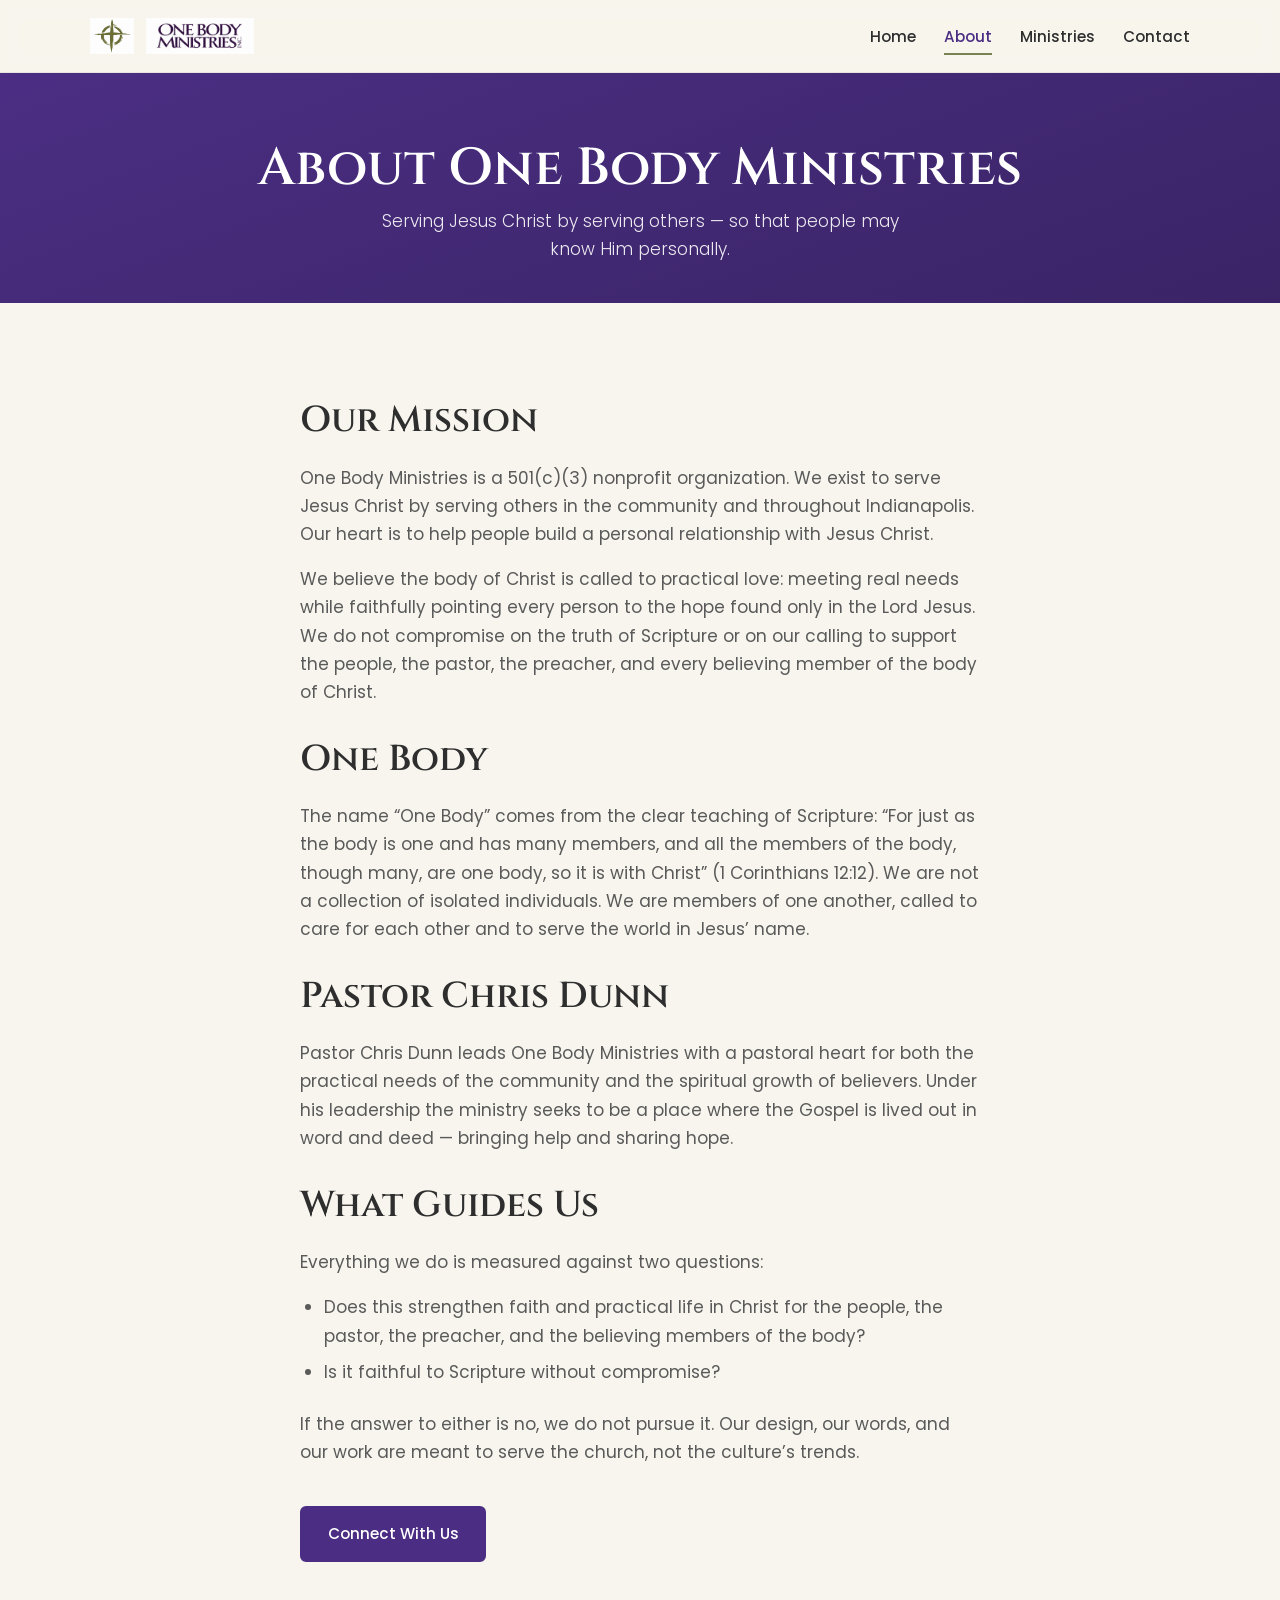
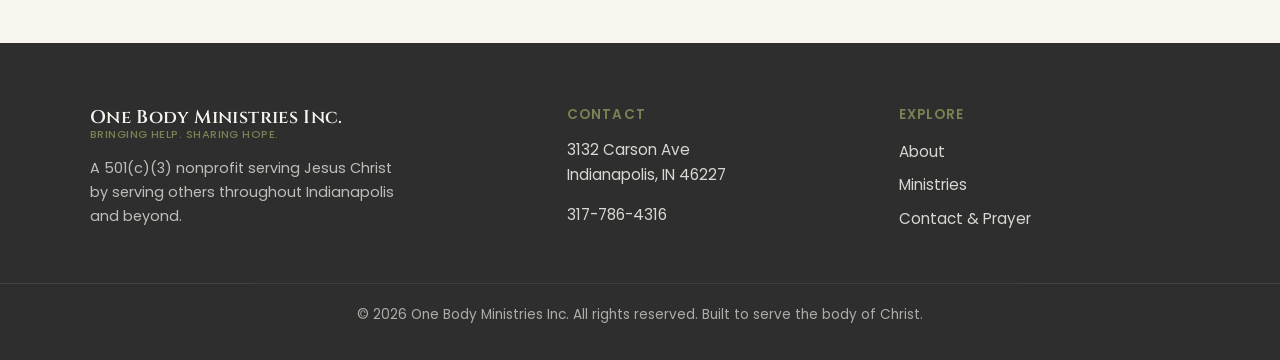
==== about.html @ cff218fd "Add full One Body Ministries website with branding" ====
<!DOCTYPE html>
<html lang="en">
<head>
  <meta charset="UTF-8">
  <meta name="viewport" content="width=device-width, initial-scale=1.0">
  <title>About | One Body Ministries</title>
  <meta name="description" content="Learn about One Body Ministries — a 501(c)(3) nonprofit in Indianapolis led by Pastor Chris Dunn, serving Jesus Christ by helping people build a personal relationship with Him.">
  <link rel="preconnect" href="https://fonts.googleapis.com">
  <link rel="preconnect" href="https://fonts.gstatic.com" crossorigin>
  <link href="https://fonts.googleapis.com/css2?family=Cinzel:wght@400;600;700&family=Poppins:wght@300;400;500;600&display=swap" rel="stylesheet">
  <link rel="stylesheet" href="styles.css">
  <link rel="icon" href="favicon.svg" type="image/svg+xml">
</head>
<body>
  <header class="site-header">
    <div class="container header-inner">
      <a href="index.html" class="logo-link" aria-label="One Body Ministries Home">
        <img src="OBMlogo.png" alt="" class="logo-mark" width="48" height="48">
        <img src="OBMwordmark.png" alt="One Body Ministries Inc." class="logo-wordmark">
      </a>
      <button class="nav-toggle" aria-label="Open menu" aria-expanded="false">
        <span></span><span></span><span></span>
      </button>
      <nav class="site-nav" aria-label="Main">
        <ul>
          <li><a href="index.html">Home</a></li>
          <li><a href="about.html" class="active">About</a></li>
          <li><a href="ministries.html">Ministries</a></li>
          <li><a href="contact.html">Contact</a></li>
        </ul>
      </nav>
    </div>
  </header>

  <main>
    <section class="page-hero">
      <div class="container">
        <h1>About One Body Ministries</h1>
        <p>Serving Jesus Christ by serving others — so that people may know Him personally.</p>
      </div>
    </section>

    <section class="content-section">
      <div class="container prose">
        <h2>Our Mission</h2>
        <p>One Body Ministries is a 501(c)(3) nonprofit organization. We exist to serve Jesus Christ by serving others in the community and throughout Indianapolis. Our heart is to help people build a personal relationship with Jesus Christ.</p>
        <p>We believe the body of Christ is called to practical love: meeting real needs while faithfully pointing every person to the hope found only in the Lord Jesus. We do not compromise on the truth of Scripture or on our calling to support the people, the pastor, the preacher, and every believing member of the body of Christ.</p>

        <h2>One Body</h2>
        <p>The name “One Body” comes from the clear teaching of Scripture: “For just as the body is one and has many members, and all the members of the body, though many, are one body, so it is with Christ” (1 Corinthians 12:12). We are not a collection of isolated individuals. We are members of one another, called to care for each other and to serve the world in Jesus’ name.</p>

        <h2>Pastor Chris Dunn</h2>
        <p>Pastor Chris Dunn leads One Body Ministries with a pastoral heart for both the practical needs of the community and the spiritual growth of believers. Under his leadership the ministry seeks to be a place where the Gospel is lived out in word and deed — bringing help and sharing hope.</p>

        <h2>What Guides Us</h2>
        <p>Everything we do is measured against two questions:</p>
        <ul style="list-style: disc; padding-left: 1.5rem; margin-bottom: 1.5rem; color: var(--text-muted);">
          <li style="margin-bottom: 0.5rem;">Does this strengthen faith and practical life in Christ for the people, the pastor, the preacher, and the believing members of the body?</li>
          <li style="margin-bottom: 0.5rem;">Is it faithful to Scripture without compromise?</li>
        </ul>
        <p>If the answer to either is no, we do not pursue it. Our design, our words, and our work are meant to serve the church, not the culture’s trends.</p>

        <p style="margin-top: 2.5rem;">
          <a href="contact.html" class="btn btn-primary">Connect With Us</a>
        </p>
      </div>
    </section>
  </main>

  <footer class="site-footer">
    <div class="container footer-grid">
      <div class="footer-brand">
        <div class="logo-text">
          <span class="logo-name">One Body Ministries Inc.</span>
          <span class="logo-tag">Bringing Help. Sharing Hope.</span>
        </div>
        <p>A 501(c)(3) nonprofit serving Jesus Christ by serving others throughout Indianapolis and beyond.</p>
      </div>
      <div class="footer-contact">
        <h3>Contact</h3>
        <p>3132 Carson Ave<br>Indianapolis, IN 46227</p>
        <p><a href="tel:+13177864316">317-786-4316</a></p>
      </div>
      <div class="footer-nav">
        <h3>Explore</h3>
        <ul>
          <li><a href="about.html">About</a></li>
          <li><a href="ministries.html">Ministries</a></li>
          <li><a href="contact.html">Contact &amp; Prayer</a></li>
        </ul>
      </div>
    </div>
    <div class="footer-bottom">
      <div class="container">
        <p>&copy; <span id="year"></span> One Body Ministries Inc. All rights reserved. Built to serve the body of Christ.</p>
      </div>
    </div>
  </footer>

  <script>
    const toggle = document.querySelector('.nav-toggle');
    const nav = document.querySelector('.site-nav');
    toggle?.addEventListener('click', () => {
      const open = nav.classList.toggle('open');
      toggle.setAttribute('aria-expanded', open);
    });
    document.getElementById('year').textContent = new Date().getFullYear();
  </script>
</body>
</html>
---- styles.css ----
/* ============================================
   One Body Ministries — Design Tokens
   ============================================ */
:root {
  /* Brand colors from kit */
  --purple: #4B2E83;
  --purple-dark: #3a2466;
  --olive: #7A8153;
  --olive-dark: #5f6640;
  --ivory: #F7F5ED;
  --charcoal: #2E2E2E;
  --white: #ffffff;

  /* Derived */
  --text: var(--charcoal);
  --text-muted: #5a5a5a;
  --bg: var(--ivory);
  --surface: var(--white);
  --accent: var(--purple);
  --accent-2: var(--olive);

  /* Type */
  --font-display: "Cinzel", "Times New Roman", serif;
  --font-body: "Poppins", system-ui, sans-serif;

  /* Space & radius */
  --space-xs: 0.5rem;
  --space-sm: 1rem;
  --space-md: 1.5rem;
  --space-lg: 2.5rem;
  --space-xl: 4rem;
  --space-2xl: 6rem;
  --radius: 6px;
  --radius-lg: 12px;
  --max: 1100px;
  --header-h: 4.5rem;
}

/* Reset & base */
*, *::before, *::after { box-sizing: border-box; }
html { scroll-behavior: smooth; }
body {
  margin: 0;
  font-family: var(--font-body);
  font-weight: 400;
  font-size: 1.0625rem;
  line-height: 1.65;
  color: var(--text);
  background: var(--bg);
  -webkit-font-smoothing: antialiased;
}
img { max-width: 100%; height: auto; display: block; }
a { color: var(--purple); text-decoration-thickness: 1px; text-underline-offset: 3px; }
a:hover { color: var(--olive-dark); }
h1, h2, h3, h4 {
  font-family: var(--font-display);
  font-weight: 600;
  line-height: 1.2;
  color: var(--charcoal);
  margin: 0 0 0.6em;
}
h1 { font-size: clamp(2.1rem, 5vw, 3.25rem); }
h2 { font-size: clamp(1.6rem, 3.5vw, 2.25rem); }
h3 { font-size: 1.25rem; }
p { margin: 0 0 1em; }
ul { margin: 0; padding: 0; list-style: none; }

.container {
  width: min(100% - 2rem, var(--max));
  margin-inline: auto;
}

/* Header */
.site-header {
  position: sticky;
  top: 0;
  z-index: 100;
  background: rgba(247, 245, 237, 0.95);
  backdrop-filter: blur(8px);
  border-bottom: 1px solid rgba(46, 46, 46, 0.08);
}
.header-inner {
  display: flex;
  align-items: center;
  justify-content: space-between;
  height: var(--header-h);
  gap: 1rem;
}
.logo-link {
  display: flex;
  align-items: center;
  gap: 0.75rem;
  text-decoration: none;
  color: inherit;
}
.logo-mark {
  width: 44px;
  height: 44px;
  flex-shrink: 0;
  object-fit: contain;
}
.logo-wordmark {
  height: 36px;
  width: auto;
  max-width: 220px;
  object-fit: contain;
  display: block;
}
.logo-text {
  display: flex;
  flex-direction: column;
  line-height: 1.15;
}
.logo-name {
  font-family: var(--font-display);
  font-weight: 600;
  font-size: 1.05rem;
  color: var(--purple);
  letter-spacing: 0.02em;
}
.logo-tag {
  font-size: 0.7rem;
  font-weight: 500;
  color: var(--olive);
  letter-spacing: 0.04em;
  text-transform: uppercase;
}
.site-nav ul {
  display: flex;
  gap: 1.75rem;
}
.site-nav a {
  font-weight: 500;
  font-size: 0.95rem;
  color: var(--charcoal);
  text-decoration: none;
  padding: 0.35rem 0;
  border-bottom: 2px solid transparent;
  transition: border-color 0.2s, color 0.2s;
}
.site-nav a:hover,
.site-nav a.active {
  color: var(--purple);
  border-bottom-color: var(--olive);
}
.nav-toggle {
  display: none;
  flex-direction: column;
  gap: 5px;
  background: none;
  border: none;
  cursor: pointer;
  padding: 0.5rem;
}
.nav-toggle span {
  display: block;
  width: 22px;
  height: 2px;
  background: var(--charcoal);
}

/* Buttons */
.btn {
  display: inline-flex;
  align-items: center;
  justify-content: center;
  padding: 0.85rem 1.6rem;
  font-family: var(--font-body);
  font-weight: 500;
  font-size: 0.95rem;
  border-radius: var(--radius);
  text-decoration: none;
  border: 2px solid transparent;
  cursor: pointer;
  transition: background 0.2s, color 0.2s, border-color 0.2s;
  min-height: 48px;
}
.btn-primary {
  background: var(--purple);
  color: var(--white);
  border-color: var(--purple);
}
.btn-primary:hover {
  background: var(--purple-dark);
  border-color: var(--purple-dark);
  color: var(--white);
}
.btn-secondary {
  background: transparent;
  color: var(--purple);
  border-color: var(--purple);
}
.btn-secondary:hover {
  background: var(--purple);
  color: var(--white);
}

/* Hero */
.hero {
  position: relative;
  min-height: 78vh;
  display: flex;
  align-items: center;
  background-image:
    linear-gradient(160deg, rgba(75, 46, 131, 0.78) 0%, rgba(58, 36, 102, 0.72) 45%, rgba(75, 46, 131, 0.65) 100%),
    url("building.png");
  background-size: cover;
  background-position: center 40%;
  background-repeat: no-repeat;
  color: var(--white);
  overflow: hidden;
}
.hero-overlay {
  position: absolute;
  inset: 0;
  background: radial-gradient(ellipse at 30% 20%, rgba(247, 245, 237, 0.06) 0%, transparent 55%);
  pointer-events: none;
}
.hero-content {
  position: relative;
  padding: var(--space-xl) 0;
  max-width: 720px;
}
.hero-eyebrow {
  font-size: 0.85rem;
  font-weight: 500;
  letter-spacing: 0.12em;
  text-transform: uppercase;
  color: rgba(247, 245, 237, 0.85);
  margin-bottom: 1rem;
}
.hero h1 {
  color: var(--white);
  margin-bottom: 1.25rem;
  text-shadow: 0 2px 12px rgba(0,0,0,0.2);
}
.hero-lead {
  font-size: 1.15rem;
  font-weight: 300;
  line-height: 1.7;
  color: rgba(247, 245, 237, 0.95);
  margin-bottom: 2rem;
  max-width: 540px;
}
.hero-ctas {
  display: flex;
  flex-wrap: wrap;
  gap: 1rem;
}
.hero .btn-primary {
  background: var(--olive);
  border-color: var(--olive);
  color: var(--white);
}
.hero .btn-primary:hover {
  background: var(--olive-dark);
  border-color: var(--olive-dark);
}
.hero .btn-secondary {
  color: var(--white);
  border-color: rgba(255,255,255,0.7);
}
.hero .btn-secondary:hover {
  background: rgba(255,255,255,0.12);
  border-color: var(--white);
  color: var(--white);
}

/* Mission strip */
.mission-strip {
  background: var(--purple);
  color: var(--ivory);
  padding: var(--space-lg) 0;
  text-align: center;
}
.mission-strip blockquote {
  margin: 0;
  font-family: var(--font-display);
  font-size: clamp(1.1rem, 2.5vw, 1.4rem);
  font-weight: 400;
  line-height: 1.55;
  max-width: 800px;
  margin-inline: auto;
}
.mission-strip cite {
  display: block;
  margin-top: 0.75rem;
  font-family: var(--font-body);
  font-size: 0.9rem;
  font-style: normal;
  opacity: 0.85;
  letter-spacing: 0.03em;
}

/* Pillars */
.pillars {
  padding: var(--space-2xl) 0;
  background: var(--bg);
}
.section-title {
  text-align: center;
  margin-bottom: 0.5rem;
}
.section-intro {
  text-align: center;
  color: var(--text-muted);
  max-width: 560px;
  margin: 0 auto 2.5rem;
}
.pillar-grid {
  display: grid;
  grid-template-columns: repeat(4, 1fr);
  gap: 1.5rem;
}
.pillar {
  background: var(--surface);
  border: 1px solid rgba(46,46,46,0.06);
  border-radius: var(--radius-lg);
  padding: 1.75rem 1.4rem;
  text-align: center;
  transition: box-shadow 0.2s, transform 0.2s;
}
.pillar:hover {
  box-shadow: 0 8px 24px rgba(75, 46, 131, 0.1);
  transform: translateY(-2px);
}
.pillar-icon {
  width: 52px;
  height: 52px;
  margin: 0 auto 1rem;
  color: var(--olive);
}
.pillar-icon svg { width: 100%; height: 100%; }
.pillar h3 {
  color: var(--purple);
  margin-bottom: 0.5rem;
}
.pillar p {
  font-size: 0.95rem;
  color: var(--text-muted);
  margin: 0;
}

/* Pastor section */
.pastor-section {
  padding: var(--space-2xl) 0;
  background: var(--surface);
  border-top: 1px solid rgba(46,46,46,0.06);
}
.pastor-grid {
  display: grid;
  grid-template-columns: 1.4fr 1fr;
  gap: 3rem;
  align-items: center;
}
.pastor-text p {
  color: var(--text-muted);
}
.pastor-card {
  background: linear-gradient(145deg, var(--purple) 0%, var(--purple-dark) 100%);
  border-radius: var(--radius-lg);
  padding: 2.5rem 2rem;
  color: var(--ivory);
  text-align: center;
}
.pastor-label {
  font-size: 0.8rem;
  letter-spacing: 0.15em;
  text-transform: uppercase;
  opacity: 0.8;
  margin-bottom: 0.35rem;
}
.pastor-name {
  font-family: var(--font-display);
  font-size: 1.75rem;
  font-weight: 600;
  margin-bottom: 0.25rem;
}
.pastor-loc {
  font-size: 0.95rem;
  opacity: 0.85;
  margin: 0;
}

/* Final CTA */
.final-cta {
  padding: var(--space-2xl) 0;
  background: linear-gradient(180deg, var(--olive) 0%, var(--olive-dark) 100%);
  color: var(--white);
  text-align: center;
}
.final-cta h2 {
  color: var(--white);
  margin-bottom: 0.75rem;
}
.final-cta p {
  max-width: 480px;
  margin: 0 auto 1.75rem;
  opacity: 0.95;
}
.final-cta .btn-primary {
  background: var(--white);
  color: var(--purple);
  border-color: var(--white);
}
.final-cta .btn-primary:hover {
  background: var(--ivory);
  border-color: var(--ivory);
}
.final-cta .btn-secondary {
  color: var(--white);
  border-color: rgba(255,255,255,0.75);
}
.final-cta .btn-secondary:hover {
  background: rgba(255,255,255,0.15);
  color: var(--white);
}

/* Footer */
.site-footer {
  background: var(--charcoal);
  color: rgba(247, 245, 237, 0.9);
  padding-top: var(--space-xl);
}
.footer-grid {
  display: grid;
  grid-template-columns: 1.5fr 1fr 1fr;
  gap: 2.5rem;
  padding-bottom: var(--space-lg);
}
.footer-brand .logo-name {
  color: var(--ivory);
  font-size: 1.15rem;
}
.footer-brand .logo-tag {
  color: var(--olive);
}
.footer-brand p {
  margin-top: 1rem;
  font-size: 0.9rem;
  opacity: 0.8;
  max-width: 320px;
}
.footer-contact h3,
.footer-nav h3 {
  font-family: var(--font-body);
  font-size: 0.85rem;
  font-weight: 600;
  letter-spacing: 0.08em;
  text-transform: uppercase;
  color: var(--olive);
  margin-bottom: 0.85rem;
}
.footer-contact p,
.footer-nav a {
  font-size: 0.95rem;
  color: rgba(247, 245, 237, 0.85);
}
.footer-nav a {
  text-decoration: none;
  display: inline-block;
  margin-bottom: 0.4rem;
}
.footer-nav a:hover {
  color: var(--ivory);
}
.footer-contact a {
  color: rgba(247, 245, 237, 0.85);
  text-decoration: none;
}
.footer-contact a:hover {
  color: var(--ivory);
}
.footer-bottom {
  border-top: 1px solid rgba(247, 245, 237, 0.12);
  padding: 1.25rem 0;
  font-size: 0.85rem;
  opacity: 0.7;
  text-align: center;
}

/* Page hero (inner pages) */
.page-hero {
  background: linear-gradient(160deg, var(--purple) 0%, var(--purple-dark) 100%);
  color: var(--white);
  padding: var(--space-xl) 0 var(--space-lg);
  text-align: center;
}
.page-hero h1 {
  color: var(--white);
  margin-bottom: 0.5rem;
}
.page-hero p {
  max-width: 560px;
  margin: 0 auto;
  opacity: 0.9;
  font-weight: 300;
}

/* Content sections */
.content-section {
  padding: var(--space-xl) 0;
}
.content-section .prose {
  max-width: 680px;
  margin-inline: auto;
}
.prose h2 {
  margin-top: 2rem;
}
.prose p {
  color: var(--text-muted);
}

/* Contact form */
.contact-grid {
  display: grid;
  grid-template-columns: 1fr 1.2fr;
  gap: 3rem;
  align-items: start;
}
.contact-info h2 {
  margin-bottom: 1rem;
}
.contact-info p {
  color: var(--text-muted);
}
.info-block {
  margin-top: 1.75rem;
}
.info-block h3 {
  font-family: var(--font-body);
  font-size: 0.85rem;
  font-weight: 600;
  letter-spacing: 0.06em;
  text-transform: uppercase;
  color: var(--olive);
  margin-bottom: 0.4rem;
}
.info-block a {
  color: var(--purple);
  font-weight: 500;
  text-decoration: none;
}
.info-block a:hover {
  text-decoration: underline;
}
.form-card {
  background: var(--surface);
  border: 1px solid rgba(46,46,46,0.08);
  border-radius: var(--radius-lg);
  padding: 2rem;
}
.form-card h2 {
  margin-bottom: 0.35rem;
}
.form-card > p {
  color: var(--text-muted);
  font-size: 0.95rem;
  margin-bottom: 1.5rem;
}
.form-group {
  margin-bottom: 1.15rem;
}
.form-group label {
  display: block;
  font-size: 0.9rem;
  font-weight: 500;
  margin-bottom: 0.35rem;
  color: var(--charcoal);
}
.form-group input,
.form-group textarea,
.form-group select {
  width: 100%;
  padding: 0.75rem 0.9rem;
  font-family: var(--font-body);
  font-size: 1rem;
  border: 1px solid rgba(46,46,46,0.18);
  border-radius: var(--radius);
  background: var(--bg);
  color: var(--charcoal);
  transition: border-color 0.2s;
}
.form-group input:focus,
.form-group textarea:focus,
.form-group select:focus {
  outline: none;
  border-color: var(--purple);
  box-shadow: 0 0 0 3px rgba(75, 46, 131, 0.15);
}
.form-group textarea {
  min-height: 130px;
  resize: vertical;
}
.form-note {
  font-size: 0.85rem;
  color: var(--text-muted);
  margin-top: 1rem;
}

/* Ministries cards */
.ministry-grid {
  display: grid;
  grid-template-columns: repeat(2, 1fr);
  gap: 1.5rem;
  margin-top: 2rem;
}
.ministry-card {
  background: var(--surface);
  border: 1px solid rgba(46,46,46,0.07);
  border-radius: var(--radius-lg);
  padding: 1.75rem;
}
.ministry-card h3 {
  color: var(--purple);
  margin-bottom: 0.5rem;
}
.ministry-card p {
  color: var(--text-muted);
  margin: 0;
  font-size: 0.98rem;
}

/* Responsive */
@media (max-width: 900px) {
  .pillar-grid {
    grid-template-columns: repeat(2, 1fr);
  }
  .pastor-grid,
  .contact-grid,
  .footer-grid {
    grid-template-columns: 1fr;
    gap: 2rem;
  }
  .ministry-grid {
    grid-template-columns: 1fr;
  }
}

@media (max-width: 700px) {
  .nav-toggle { display: flex; }
  .site-nav {
    position: absolute;
    top: var(--header-h);
    left: 0;
    right: 0;
    background: var(--ivory);
    border-bottom: 1px solid rgba(46,46,46,0.1);
    padding: 1rem 0;
    display: none;
  }
  .site-nav.open { display: block; }
  .site-nav ul {
    flex-direction: column;
    gap: 0;
    width: min(100% - 2rem, var(--max));
    margin-inline: auto;
  }
  .site-nav a {
    display: block;
    padding: 0.85rem 0;
    border-bottom: 1px solid rgba(46,46,46,0.06);
  }
  .pillar-grid {
    grid-template-columns: 1fr;
  }
  .hero {
    min-height: auto;
    padding: 3.5rem 0;
  }
  .logo-tag { display: none; }
  .logo-wordmark {
    height: 28px;
    max-width: 160px;
  }
  .logo-mark {
    width: 36px;
    height: 36px;
  }
}

@media (max-width: 480px) {
  .hero-ctas {
    flex-direction: column;
  }
  .btn { width: 100%; }
}
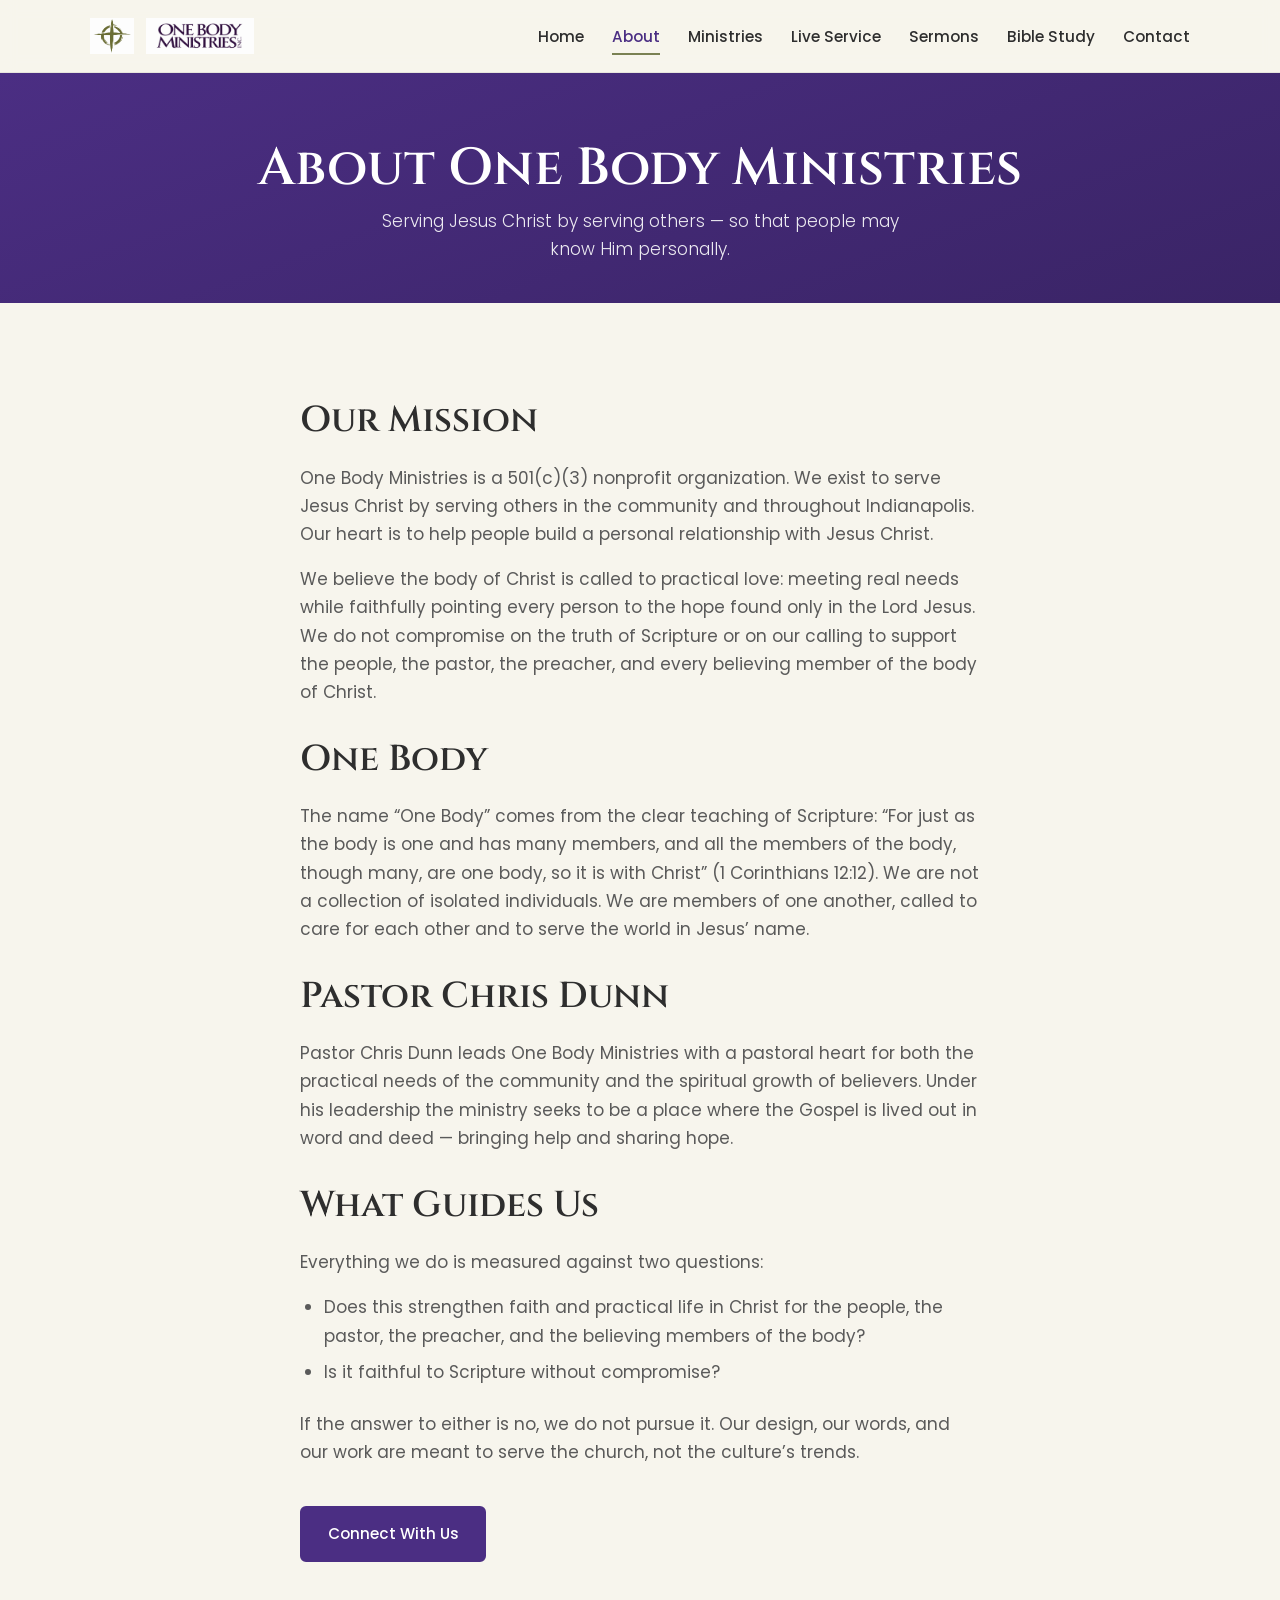
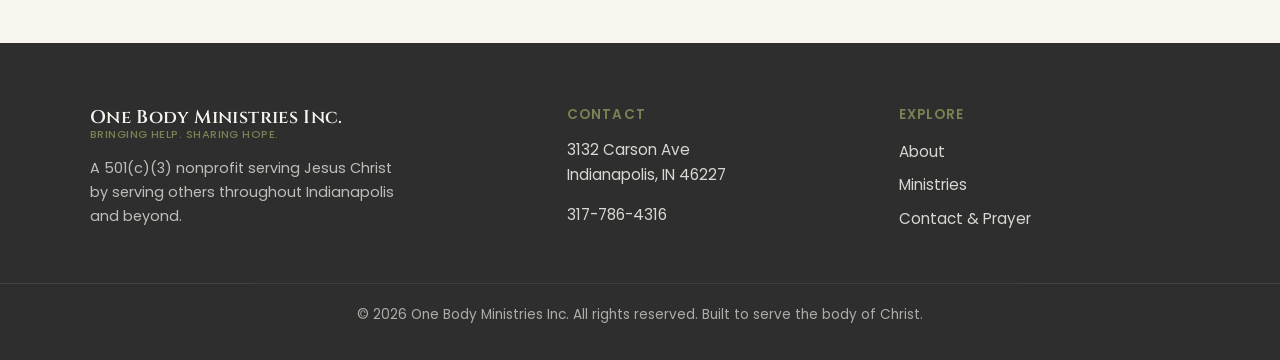
==== commit 8e59db0d: "Add Live Service, Sermons, and Men's Bible Study pages" ====
--- a/about.html
+++ b/about.html
@@ -26,6 +26,9 @@
           <li><a href="index.html">Home</a></li>
           <li><a href="about.html" class="active">About</a></li>
           <li><a href="ministries.html">Ministries</a></li>
+          <li><a href="live.html">Live Service</a></li>
+          <li><a href="sermons.html">Sermons</a></li>
+          <li><a href="bible-study.html">Bible Study</a></li>
           <li><a href="contact.html">Contact</a></li>
         </ul>
       </nav>
--- a/styles.css
+++ b/styles.css
@@ -198,9 +198,10 @@
 /* Hero */
 .hero {
   position: relative;
-  min-height: 78vh;
+  min-height: 85vh;
   display: flex;
   align-items: center;
+  justify-content: center;
   background-image:
     linear-gradient(160deg, rgba(75, 46, 131, 0.78) 0%, rgba(58, 36, 102, 0.72) 45%, rgba(75, 46, 131, 0.65) 100%),
     url("building.png");
@@ -209,6 +210,7 @@
   background-repeat: no-repeat;
   color: var(--white);
   overflow: hidden;
+  text-align: center;
 }
 .hero-overlay {
   position: absolute;
@@ -218,52 +220,24 @@
 }
 .hero-content {
   position: relative;
-  padding: var(--space-xl) 0;
-  max-width: 720px;
-}
-.hero-eyebrow {
-  font-size: 0.85rem;
-  font-weight: 500;
-  letter-spacing: 0.12em;
-  text-transform: uppercase;
-  color: rgba(247, 245, 237, 0.85);
-  margin-bottom: 1rem;
-}
-.hero h1 {
-  color: var(--white);
-  margin-bottom: 1.25rem;
-  text-shadow: 0 2px 12px rgba(0,0,0,0.2);
-}
-.hero-lead {
-  font-size: 1.15rem;
-  font-weight: 300;
-  line-height: 1.7;
-  color: rgba(247, 245, 237, 0.95);
-  margin-bottom: 2rem;
-  max-width: 540px;
-}
-.hero-ctas {
+  padding: var(--space-xl) 1rem;
   display: flex;
-  flex-wrap: wrap;
-  gap: 1rem;
-}
-.hero .btn-primary {
-  background: var(--olive);
-  border-color: var(--olive);
-  color: var(--white);
-}
-.hero .btn-primary:hover {
-  background: var(--olive-dark);
-  border-color: var(--olive-dark);
-}
-.hero .btn-secondary {
-  color: var(--white);
-  border-color: rgba(255,255,255,0.7);
-}
-.hero .btn-secondary:hover {
-  background: rgba(255,255,255,0.12);
-  border-color: var(--white);
-  color: var(--white);
+  flex-direction: column;
+  align-items: center;
+  gap: 1.5rem;
+  max-width: 900px;
+}
+.hero-logo {
+  width: 140px;
+  height: 140px;
+  object-fit: contain;
+  filter: drop-shadow(0 4px 16px rgba(0,0,0,0.35));
+}
+.hero-wordmark {
+  width: min(100%, 680px);
+  height: auto;
+  object-fit: contain;
+  filter: drop-shadow(0 2px 12px rgba(0,0,0,0.4));
 }
 
 /* Mission strip */
@@ -622,7 +596,39 @@
   font-size: 0.98rem;
 }
 
-/* Responsive */
+/* Stream and audio pages */
+.stream-container {
+  background: var(--surface);
+  border-radius: var(--radius-lg);
+  padding: 2rem;
+  border: 1px solid rgba(46,46,46,0.08);
+}
+.youtube-placeholder {
+  text-align: center;
+  padding: 3rem 1rem;
+  background: var(--bg);
+  border-radius: var(--radius);
+}
+.audio-list {
+  display: flex;
+  flex-direction: column;
+  gap: 1.5rem;
+}
+.audio-item {
+  background: var(--surface);
+  border: 1px solid rgba(46,46,46,0.08);
+  border-radius: var(--radius-lg);
+  padding: 1.5rem;
+}
+.audio-info h3 {
+  margin-bottom: 0.25rem;
+  color: var(--purple);
+}
+.audio-date {
+  font-size: 0.9rem;
+  color: var(--text-muted);
+  margin: 0;
+}
 @media (max-width: 900px) {
   .pillar-grid {
     grid-template-columns: repeat(2, 1fr);
